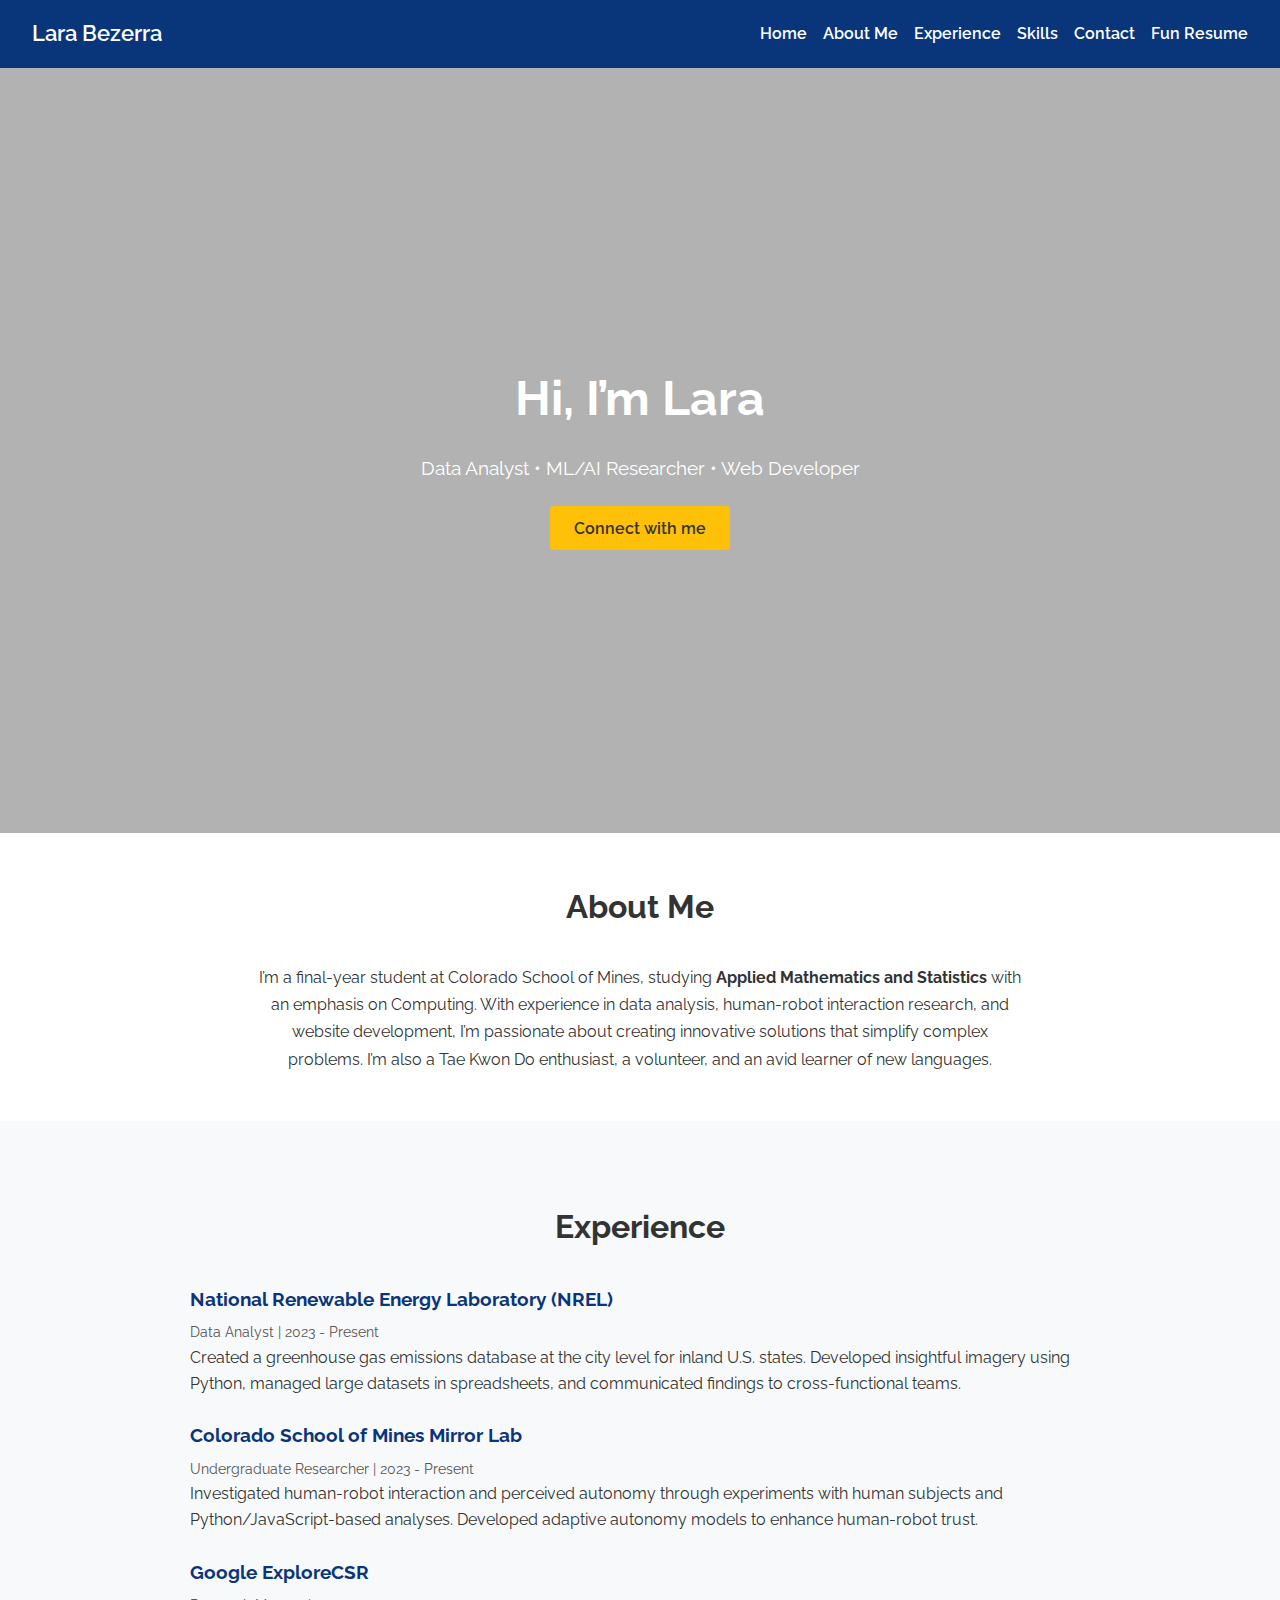
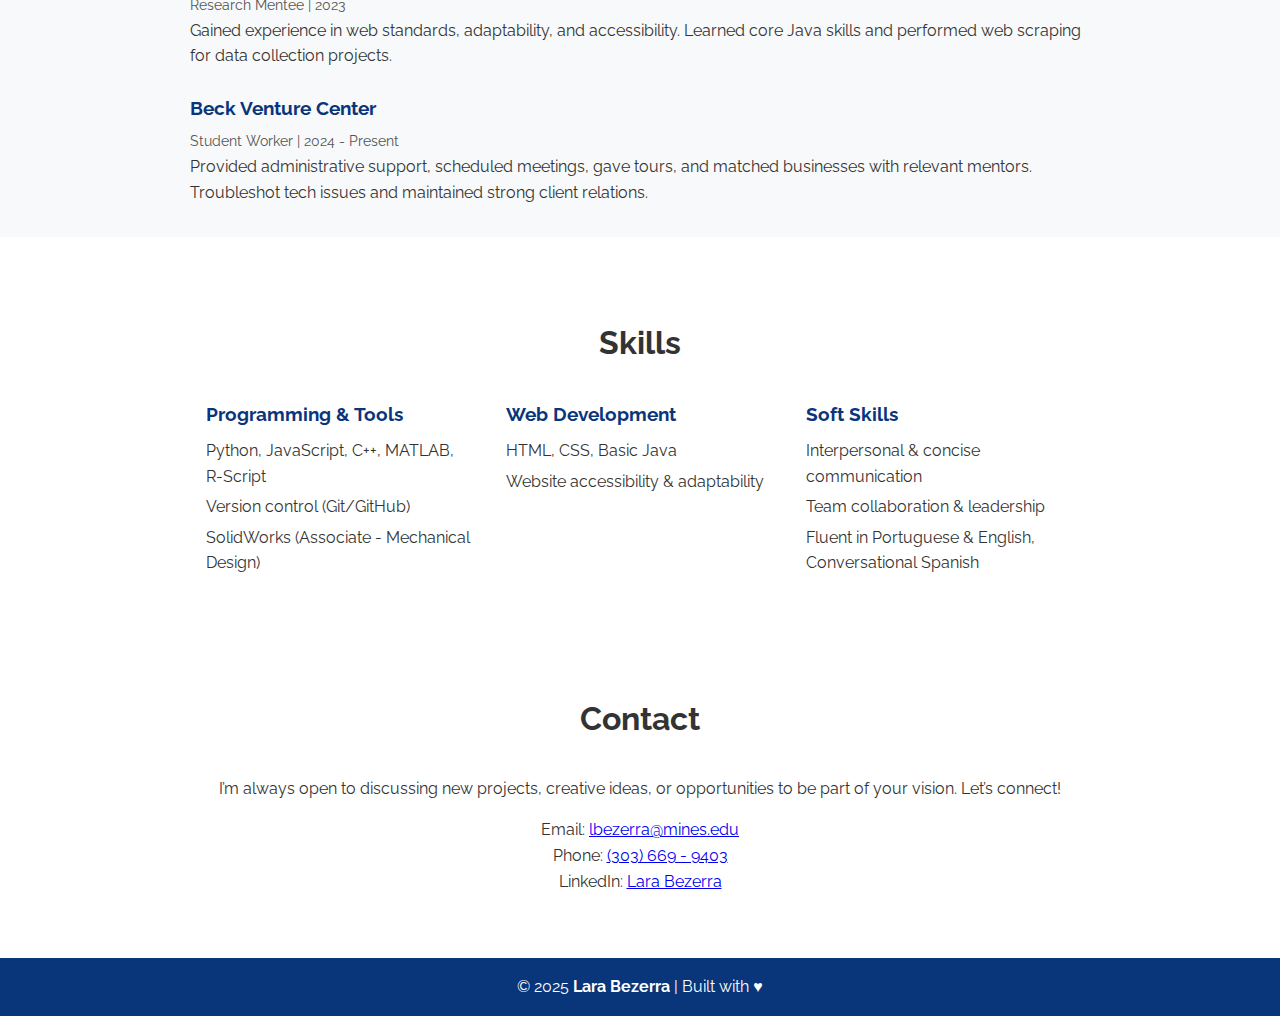
==== index.html @ 98ca1448 "Initial commit, first iteration" ====
<!DOCTYPE html>
<html lang="en">
<head>
  <meta charset="UTF-8" />
  <meta name="viewport" content="width=device-width, initial-scale=1.0"/>
  <title>Lara Bezerra | Portfolio</title>
  <link rel="stylesheet" href="style.css" />
  <!-- Optional: Google Fonts -->
  <link rel="preconnect" href="https://fonts.googleapis.com"/>
  <link rel="stylesheet" href="https://fonts.googleapis.com/css2?family=Raleway:wght@400;600&display=swap">
  <link rel="icon" type="image/png" href="favicon.png" />
</head>

<body>
  <!-- Navigation Bar -->
  <nav class="navbar">
    <div class="nav-logo">Lara Bezerra</div>
    <ul class="nav-menu">
      <li><a href="#home">Home</a></li>
      <li><a href="#about">About Me</a></li>
      <li><a href="#experience">Experience</a></li>
      <li><a href="#skills">Skills</a></li>
      <li><a href="#contact">Contact</a></li>
      <li><a href="funresume.html">Fun Resume</a></li>
    </ul>
  </nav>

  <!-- Hero Section -->
  <section id="home" class="hero-section">
    <div class="hero-content">
      <h1>Hi, I’m Lara</h1>
      <p>Data Analyst • ML/AI Researcher • Web Developer</p>
      <a href="#contact" class="btn-cta">Connect with me</a>
    </div>
  </section>

  <!-- About Me Section -->
  <section id="about" class="about-section">
    <div class="section-title">
      <h2>About Me</h2>
    </div>
    <div class="about-content">
      <p>
        I’m a final-year student at Colorado School of Mines, studying 
        <strong>Applied Mathematics and Statistics</strong> with an emphasis on Computing. 
        With experience in data analysis, human-robot interaction research, and website 
        development, I’m passionate about creating innovative solutions that simplify complex
        problems. I’m also a Tae Kwon Do enthusiast, a volunteer, and an avid learner of 
        new languages. 
      </p>
    </div>
  </section>

  <!-- Experience Section -->
  <section id="experience" class="experience-section">
    <div class="section-title">
      <h2>Experience</h2>
    </div>
    <div class="timeline">
      <!-- NREL -->
      <div class="timeline-item">
        <h3>National Renewable Energy Laboratory (NREL)</h3>
        <span class="timeline-date">Data Analyst | 2023 - Present</span>
        <p>
          Created a greenhouse gas emissions database at the city level for inland U.S. states.
          Developed insightful imagery using Python, managed large datasets in spreadsheets,
          and communicated findings to cross-functional teams.
        </p>
      </div>
      <!-- Mirror Lab -->
      <div class="timeline-item">
        <h3>Colorado School of Mines Mirror Lab</h3>
        <span class="timeline-date">Undergraduate Researcher | 2023 - Present</span>
        <p>
          Investigated human-robot interaction and perceived autonomy through 
          experiments with human subjects and Python/JavaScript-based analyses. 
          Developed adaptive autonomy models to enhance human-robot trust.
        </p>
      </div>
      <!-- Google ExploreCSR -->
      <div class="timeline-item">
        <h3>Google ExploreCSR</h3>
        <span class="timeline-date">Research Mentee | 2023</span>
        <p>
          Gained experience in web standards, adaptability, and accessibility. 
          Learned core Java skills and performed web scraping for data collection projects.
        </p>
      </div>
      <!-- Beck Venture Center -->
      <div class="timeline-item">
        <h3>Beck Venture Center</h3>
        <span class="timeline-date">Student Worker | 2024 - Present</span>
        <p>
          Provided administrative support, scheduled meetings, gave tours, 
          and matched businesses with relevant mentors. Troubleshot tech issues 
          and maintained strong client relations.
        </p>
      </div>
    </div>
  </section>

  <!-- Skills Section -->
  <section id="skills" class="skills-section">
    <div class="section-title">
      <h2>Skills</h2>
    </div>
    <div class="skills-list">
      <div class="skill-item">
        <h3>Programming & Tools</h3>
        <ul>
          <li>Python, JavaScript, C++, MATLAB, R-Script</li>
          <li>Version control (Git/GitHub)</li>
          <li>SolidWorks (Associate - Mechanical Design)</li>
        </ul>
      </div>
      <div class="skill-item">
        <h3>Web Development</h3>
        <ul>
          <li>HTML, CSS, Basic Java</li>
          <li>Website accessibility & adaptability</li>
        </ul>
      </div>
      <div class="skill-item">
        <h3>Soft Skills</h3>
        <ul>
          <li>Interpersonal & concise communication</li>
          <li>Team collaboration & leadership</li>
          <li>Fluent in Portuguese & English, Conversational Spanish</li>
        </ul>
      </div>
    </div>
  </section>

  <!-- Contact Section -->
  <section id="contact" class="contact-section">
    <div class="section-title">
      <h2>Contact</h2>
    </div>
    <p>
      I’m always open to discussing new projects, creative ideas, or opportunities 
      to be part of your vision. Let’s connect!
    </p>
    <div class="contact-info">
      <p>Email: <a href="mailto:lbezerra@mines.edu">lbezerra@mines.edu</a></p>
      <p>Phone: <a href="tel:+13036699403">(303) 669 - 9403</a></p>
      <p>
        LinkedIn: 
        <a 
          href="https://www.linkedin.com/in/lara-bezerra-b1053b1b9/" 
          target="_blank" 
          rel="noopener noreferrer"
        >
          Lara Bezerra
        </a>
      </p>
      <!-- Add your personal website or GitHub if desired -->
    </div>
  </section>

  <!-- Footer -->
  <footer class="footer">
    <p>
      © 2025 <strong>Lara Bezerra</strong> | 
      Built with ♥
    </p>
  </footer>

</body>

<script src="script.js"></script>

</html>
---- style.css ----
/* Global Styles */
* {
    margin: 0;
    padding: 0;
    box-sizing: border-box;
    font-family: "Raleway", sans-serif;
    scroll-behavior: smooth;
  }
  
  body {
    background-color: #ffffff;
    color: #333333;
    line-height: 1.6;
  }
  
  /* Navigation */
  .navbar {
    display: flex;
    justify-content: space-between;
    align-items: center;
    padding: 1rem 2rem;
    background-color: #09357b; /* Try a bold color for a charismatic edge */
    color: #ffffff;
    position: sticky;
    top: 0;
    z-index: 1000;
  }
  
  .nav-logo {
    font-size: 1.4rem;
    font-weight: 600;
  }
  
  .nav-menu {
    list-style: none;
    display: flex;
    gap: 1rem;
  }
  
  .nav-menu a {
    color: #ffffff;
    text-decoration: none;
    font-weight: 600;
  }
  
  .nav-menu a:hover {
    text-decoration: underline;
  }
  
  /* Hero Section */
  .hero-section {
    display: flex;
    align-items: center;
    justify-content: center;
    height: 85vh;
    background: linear-gradient(
        rgba(0, 0, 0, 0.3), 
        rgba(0, 0, 0, 0.3)
      ),
      url('https://picsum.photos/1600/900?random') center/cover no-repeat;
    color: #ffffff;
    text-align: center;
  }
  
  .hero-content h1 {
    font-size: 3rem;
    margin-bottom: 1rem;
  }
  
  .hero-content p {
    font-size: 1.2rem;
    margin-bottom: 2rem;
  }
  
  .btn-cta {
    background-color: #ffc107;
    color: #333333;
    padding: 0.8rem 1.5rem;
    text-decoration: none;
    font-weight: 600;
    border-radius: 4px;
    transition: 0.3s;
  }
  
  .btn-cta:hover {
    background-color: #ffa700;
  }
  
  /* Section Titles */
  .section-title {
    text-align: center;
    margin-top: 3rem;
    margin-bottom: 2rem;
  }
  
  .section-title h2 {
    font-size: 2rem;
    position: relative;
    display: inline-block;
  }
  
  /* About Section */
  .about-section {
    max-width: 800px;
    margin: 0 auto 3rem auto;
    padding: 0 1rem;
    text-align: center;
  }
  
  .about-content p {
    margin-bottom: 1rem;
    line-height: 1.7;
  }
  
  /* Experience Section */
  .experience-section {
    background-color: #f8f9fa;
    padding: 2rem 1rem;
  }
  
  .timeline {
    max-width: 900px;
    margin: 0 auto;
    display: grid;
    gap: 1.5rem;
  }
  
  .timeline-item h3 {
    font-size: 1.2rem;
    margin-bottom: 0.3rem;
    color: #09357b;
  }
  
  .timeline-date {
    font-size: 0.9rem;
    color: #555555;
    margin-bottom: 0.5rem;
  }
  
  /* Skills Section */
  .skills-section {
    padding: 2rem 1rem;
    max-width: 900px;
    margin: 0 auto;
  }
  
  .skills-list {
    display: grid;
    gap: 2rem;
    margin-top: 1rem;
    grid-template-columns: 1fr 1fr 1fr;
  }
  
  .skill-item h3 {
    margin-bottom: 0.5rem;
    color: #09357b;
  }
  
  .skill-item ul {
    list-style: none;
    padding-left: 0;
  }
  
  .skill-item li {
    margin-bottom: 0.3rem;
  }
  
  /* Contact Section */
  .contact-section {
    padding: 2rem 1rem;
    text-align: center;
  }
  
  .contact-info {
    margin-top: 1rem;
  }
  
  /* Footer */
  .footer {
    background-color: #09357b;
    color: #ffffff;
    text-align: center;
    padding: 1rem;
    margin-top: 2rem;
  }
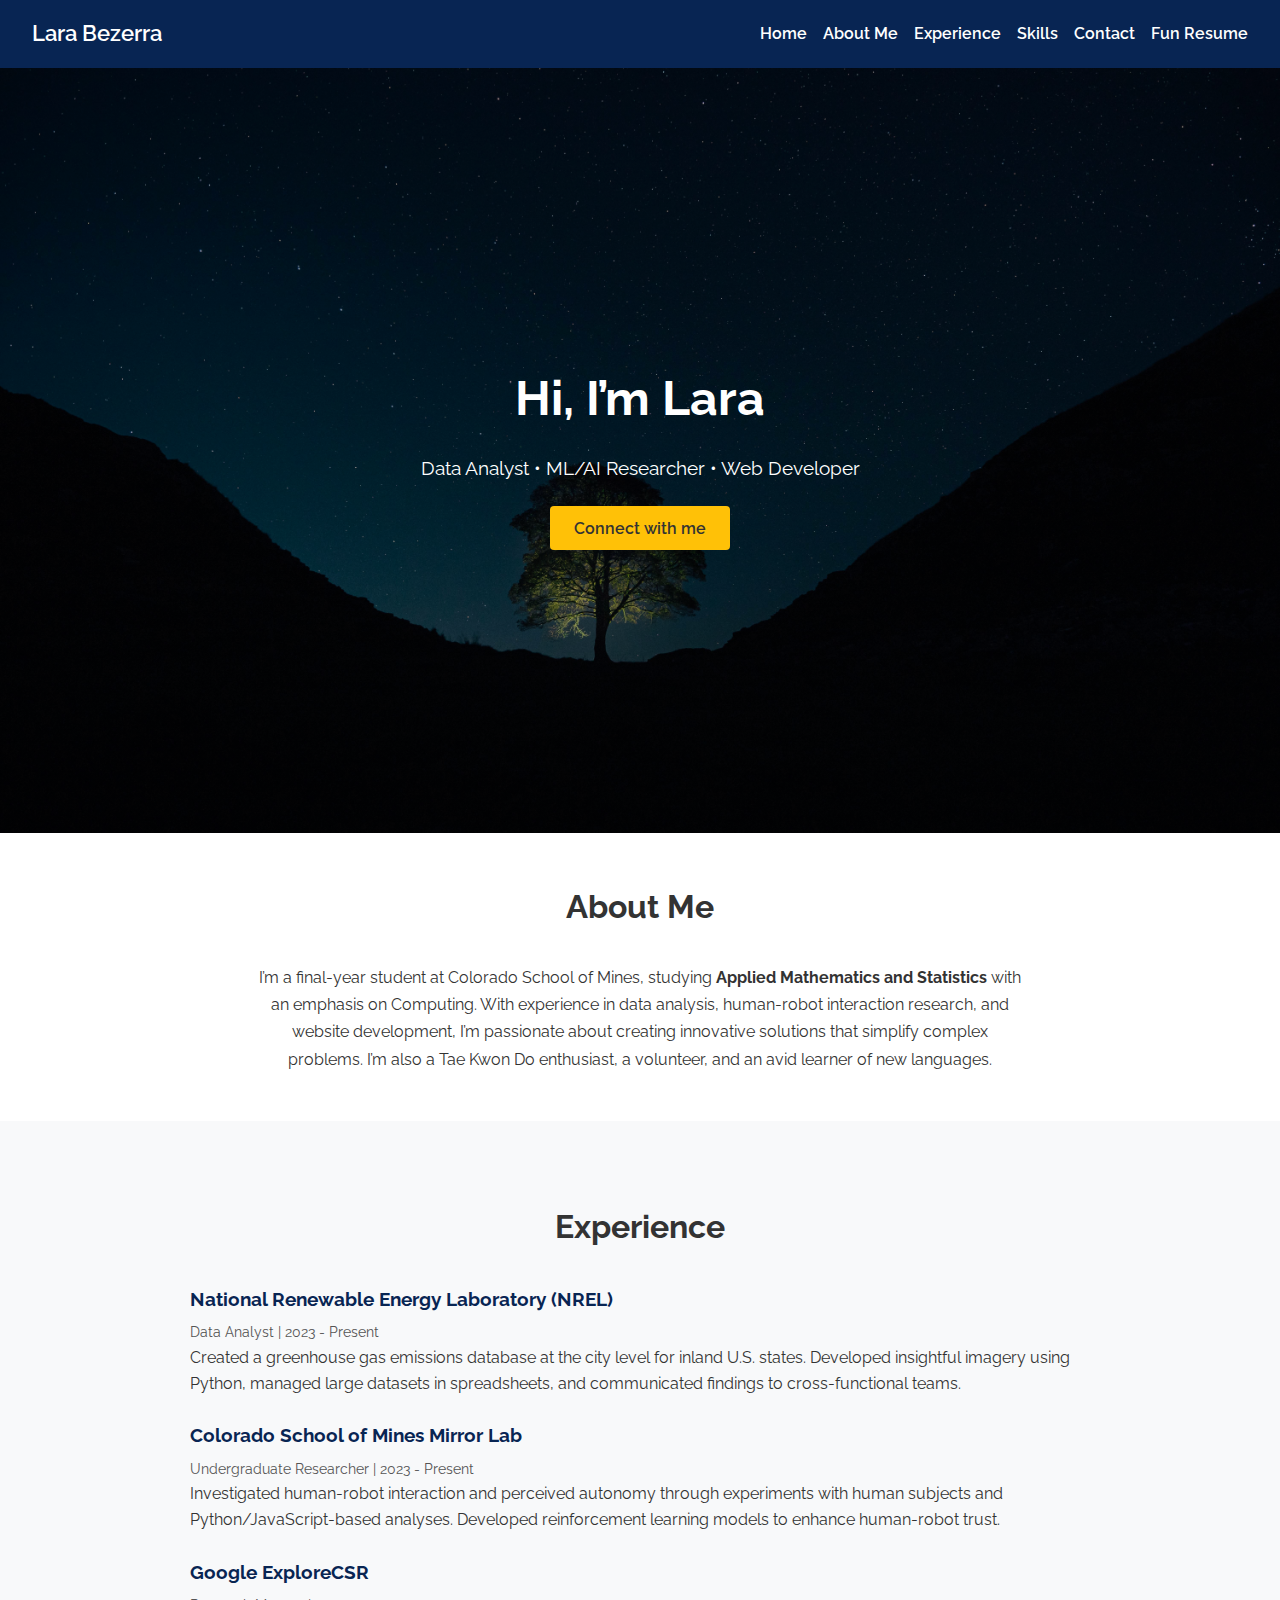
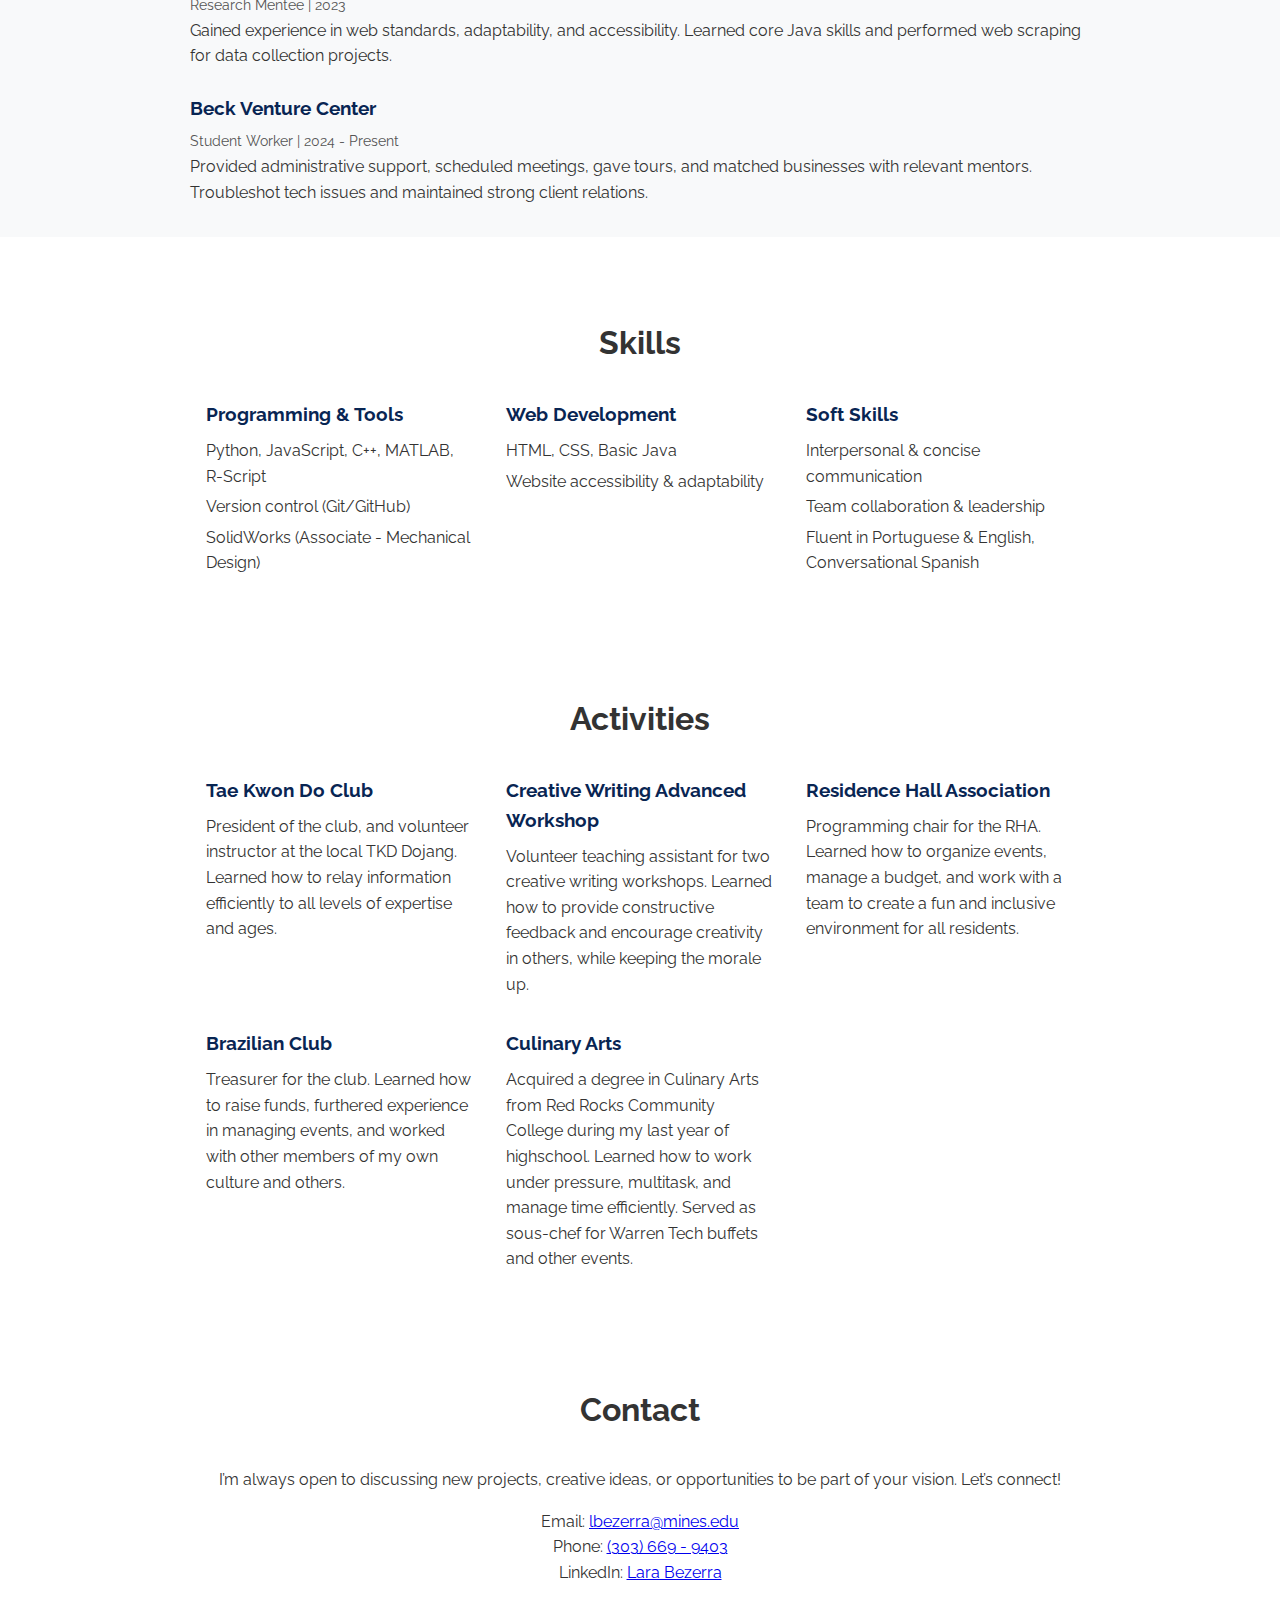
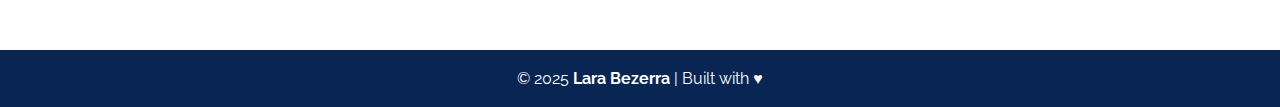
==== commit 38b22729: "Added activities section" ====
--- a/index.html
+++ b/index.html
@@ -74,7 +74,7 @@
         <p>
           Investigated human-robot interaction and perceived autonomy through 
           experiments with human subjects and Python/JavaScript-based analyses. 
-          Developed adaptive autonomy models to enhance human-robot trust.
+          Developed reinforcement learning models to enhance human-robot trust.
         </p>
       </div>
       <!-- Google ExploreCSR -->
@@ -130,6 +130,46 @@
       </div>
     </div>
   </section>
+
+  <!-- Activities Section -->
+  <section id="skills" class="skills-section">
+    <div class="section-title">
+      <h2>Activities</h2>
+    </div>
+    <div class="skills-list">
+      <div class="skill-item">
+        <h3>Tae Kwon Do Club</h3>
+        <ul>
+          President of the club, and volunteer instructor at the local TKD Dojang. Learned how to relay information efficiently to all levels of expertise and ages.
+        </ul>
+      </div>
+      <div class="skill-item">
+        <h3>Creative Writing Advanced Workshop</h3>
+        <ul>
+          Volunteer teaching assistant for two creative writing workshops. Learned how to provide constructive feedback and encourage creativity in others, while keeping the morale up.
+        </ul>
+      </div>
+      <div class="skill-item">
+        <h3>Residence Hall Association</h3>
+        <ul>
+          Programming chair for the RHA. Learned how to organize events, manage a budget, and work with a team to create a fun and inclusive environment for all residents. 
+        </ul>
+      </div>
+      <div class="skill-item">
+        <h3>Brazilian Club</h3>
+        <ul>
+          Treasurer for the club. Learned how to raise funds, furthered experience in managing events, and worked with other members of my own culture and others.
+        </ul>
+      </div>
+      <div class="skill-item">
+        <h3>Culinary Arts</h3>
+        <ul>
+          Acquired a degree in Culinary Arts from Red Rocks Community College during my last year of highschool. Learned how to work under pressure, multitask, and manage time efficiently. Served as sous-chef for Warren Tech buffets and other events.
+        </ul>
+      </div>
+    </div>
+  </section>
+
 
   <!-- Contact Section -->
   <section id="contact" class="contact-section">
--- a/style.css
+++ b/style.css
@@ -19,7 +19,7 @@
     justify-content: space-between;
     align-items: center;
     padding: 1rem 2rem;
-    background-color: #09357b; /* Try a bold color for a charismatic edge */
+    background-color: #082553; /* Try a bold color for a charismatic edge */
     color: #ffffff;
     position: sticky;
     top: 0;
@@ -57,7 +57,7 @@
         rgba(0, 0, 0, 0.3), 
         rgba(0, 0, 0, 0.3)
       ),
-      url('https://picsum.photos/1600/900?random') center/cover no-repeat;
+      url('space_background.jpg') center/cover no-repeat;
     color: #ffffff;
     text-align: center;
   }
@@ -128,7 +128,7 @@
   .timeline-item h3 {
     font-size: 1.2rem;
     margin-bottom: 0.3rem;
-    color: #09357b;
+    color: #082553;
   }
   
   .timeline-date {
@@ -153,7 +153,7 @@
   
   .skill-item h3 {
     margin-bottom: 0.5rem;
-    color: #09357b;
+    color: #082553;
   }
   
   .skill-item ul {
@@ -177,7 +177,7 @@
   
   /* Footer */
   .footer {
-    background-color: #09357b;
+    background-color: #082553;
     color: #ffffff;
     text-align: center;
     padding: 1rem;
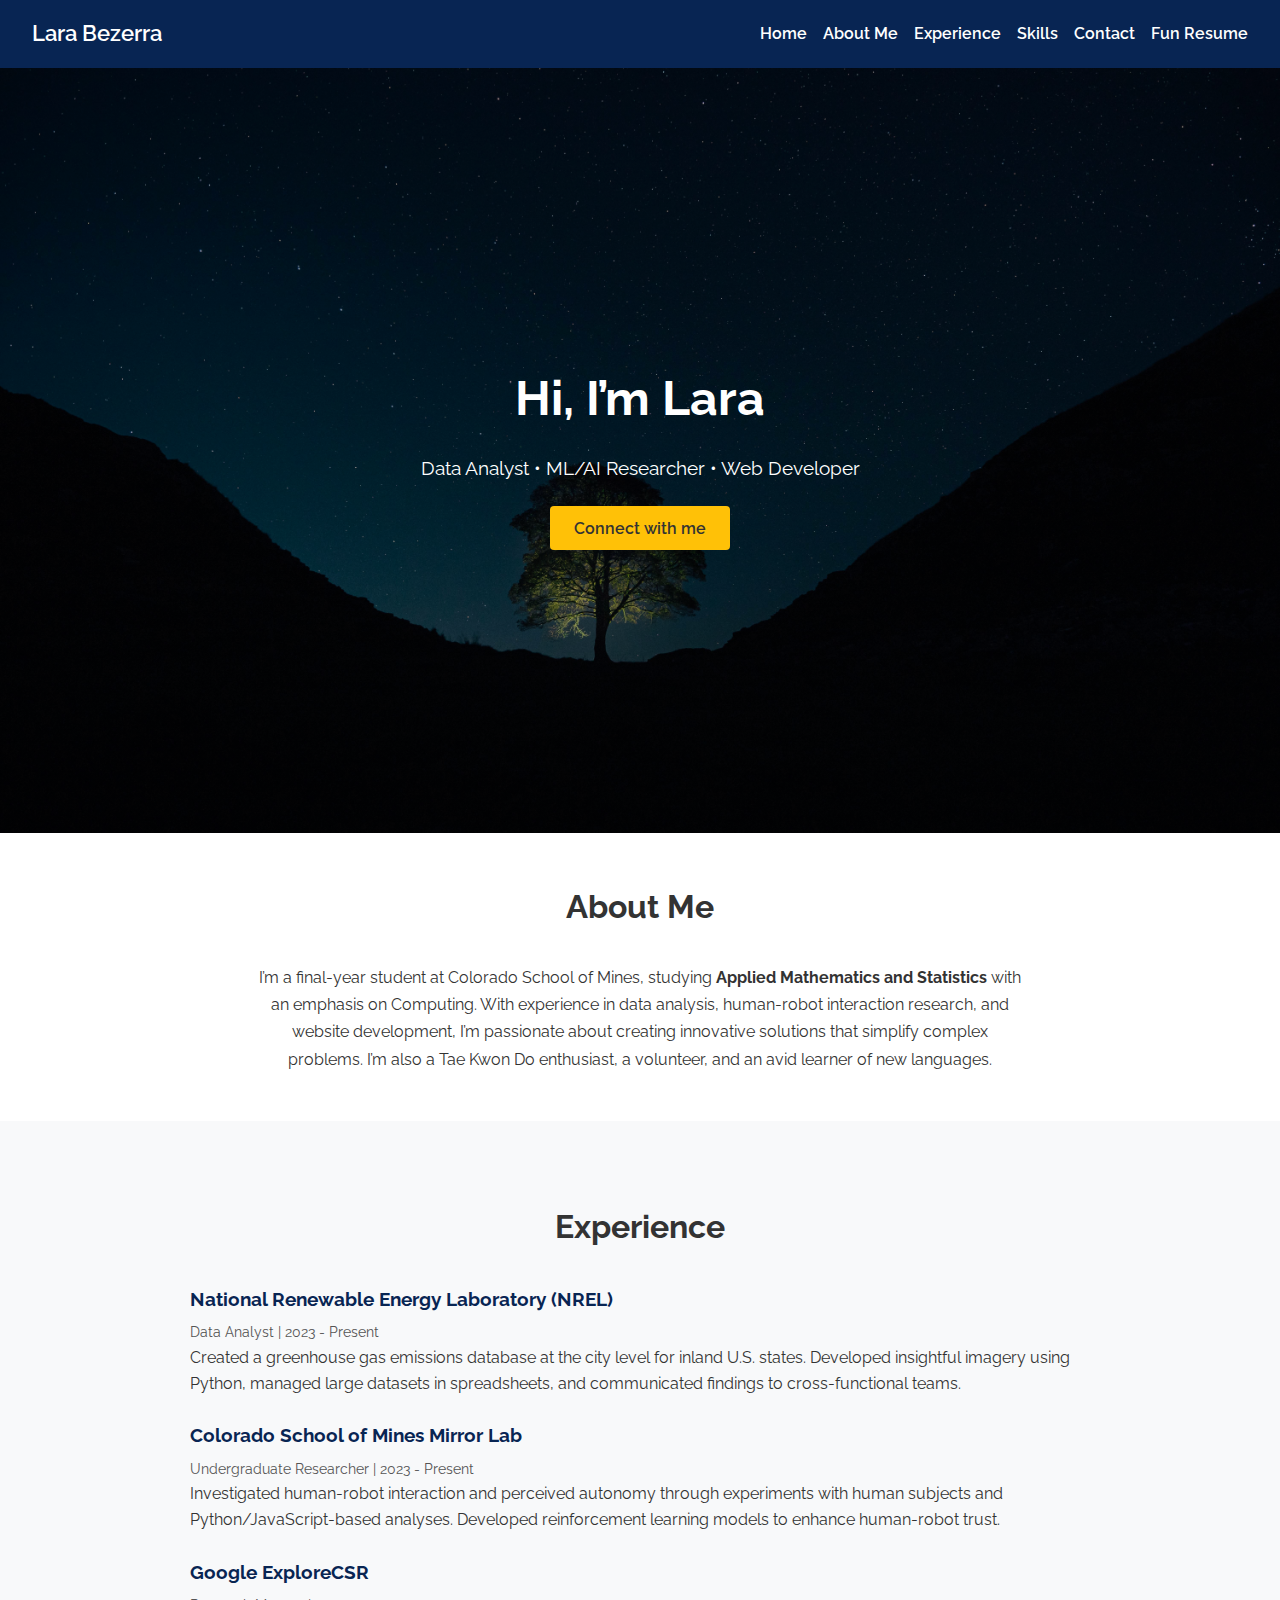
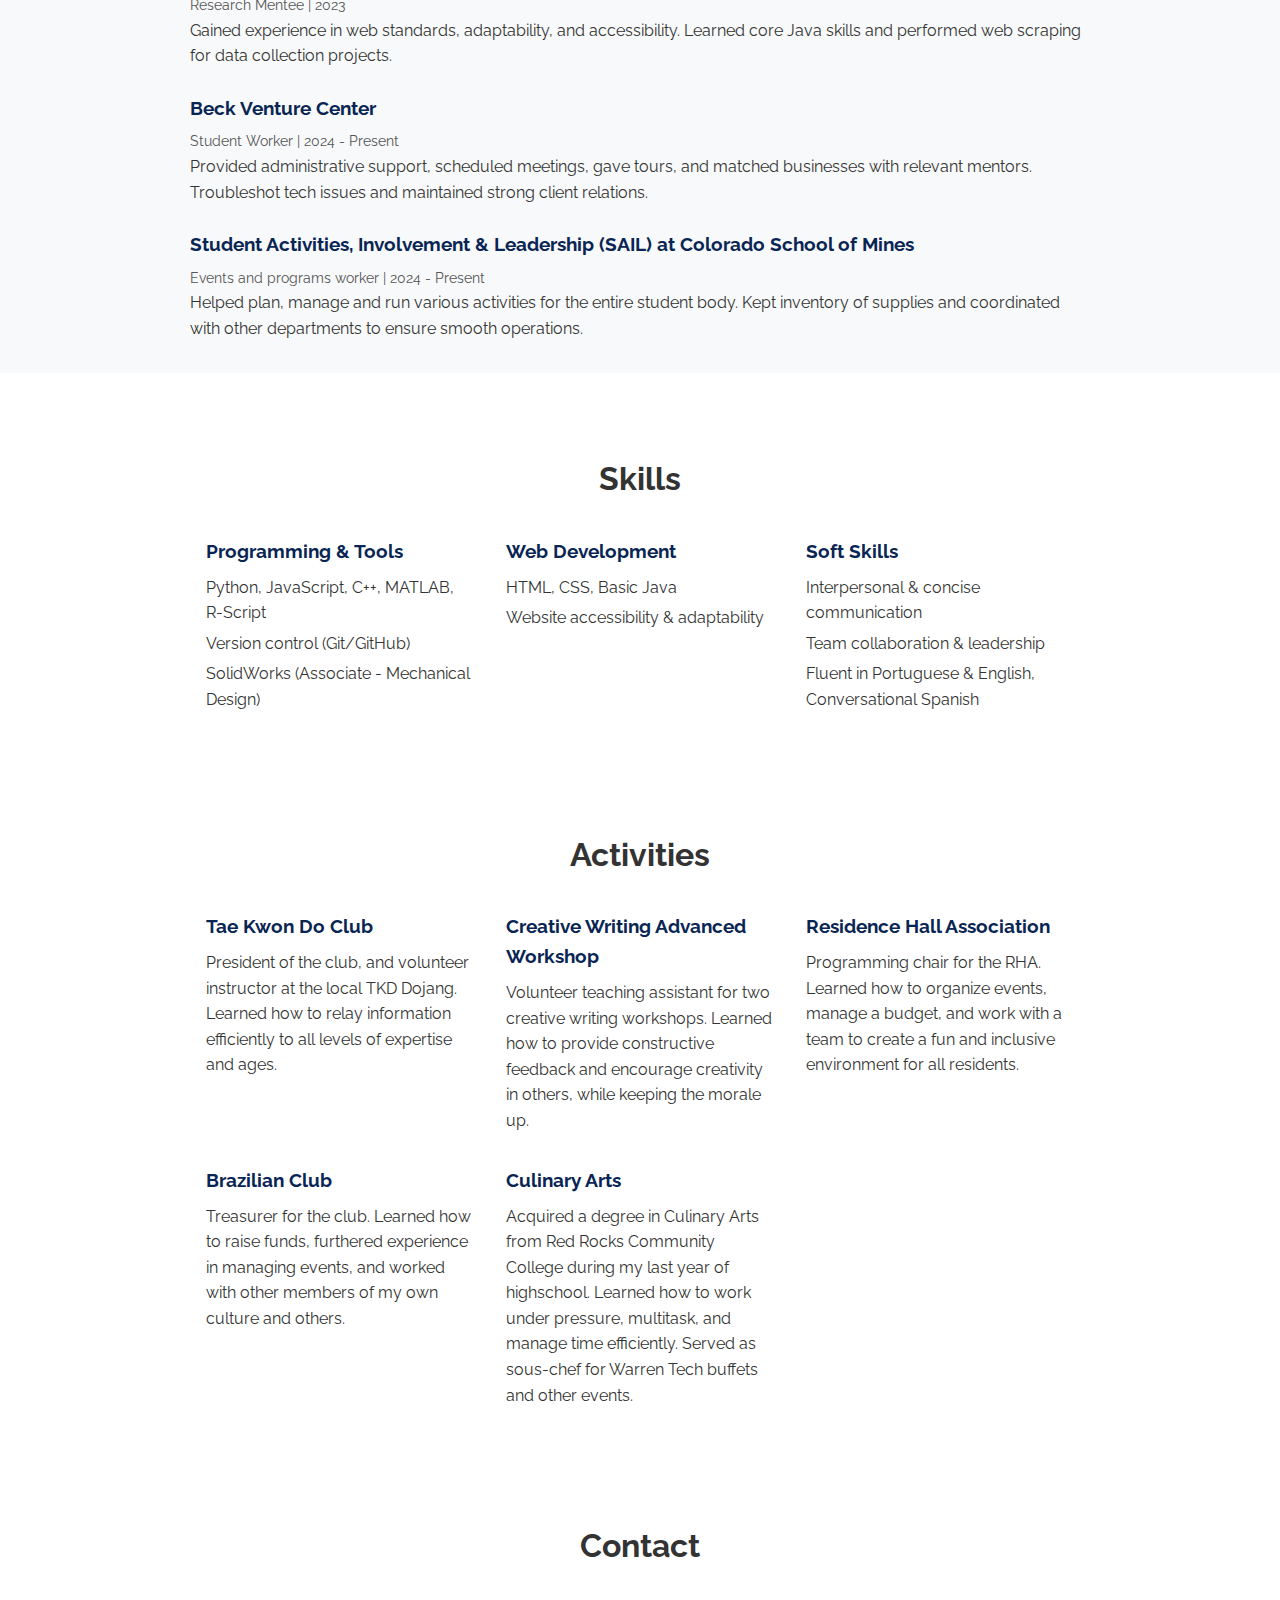
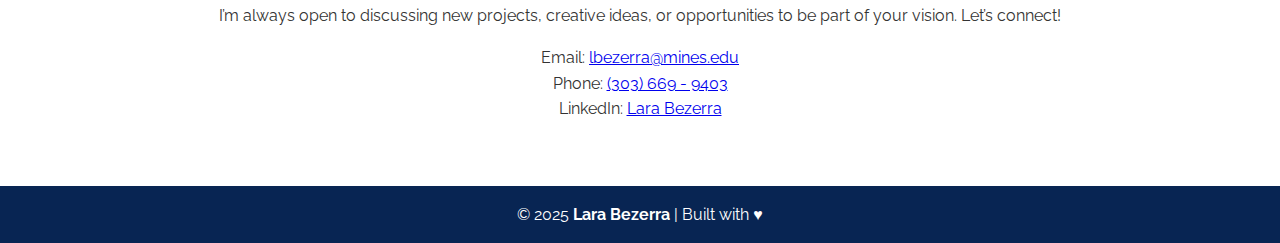
==== commit 731a9ec3: "Added SAIL" ====
--- a/index.html
+++ b/index.html
@@ -94,6 +94,14 @@
           Provided administrative support, scheduled meetings, gave tours, 
           and matched businesses with relevant mentors. Troubleshot tech issues 
           and maintained strong client relations.
+        </p>
+      </div>
+      <!-- SAIL -->
+      <div class="timeline-item">
+        <h3>Student Activities, Involvement & Leadership (SAIL) at Colorado School of Mines</h3>
+        <span class="timeline-date">Events and programs worker | 2024 - Present</span>
+        <p>
+          Helped plan, manage and run various activities for the entire student body. Kept inventory of supplies and coordinated with other departments to ensure smooth operations.
         </p>
       </div>
     </div>
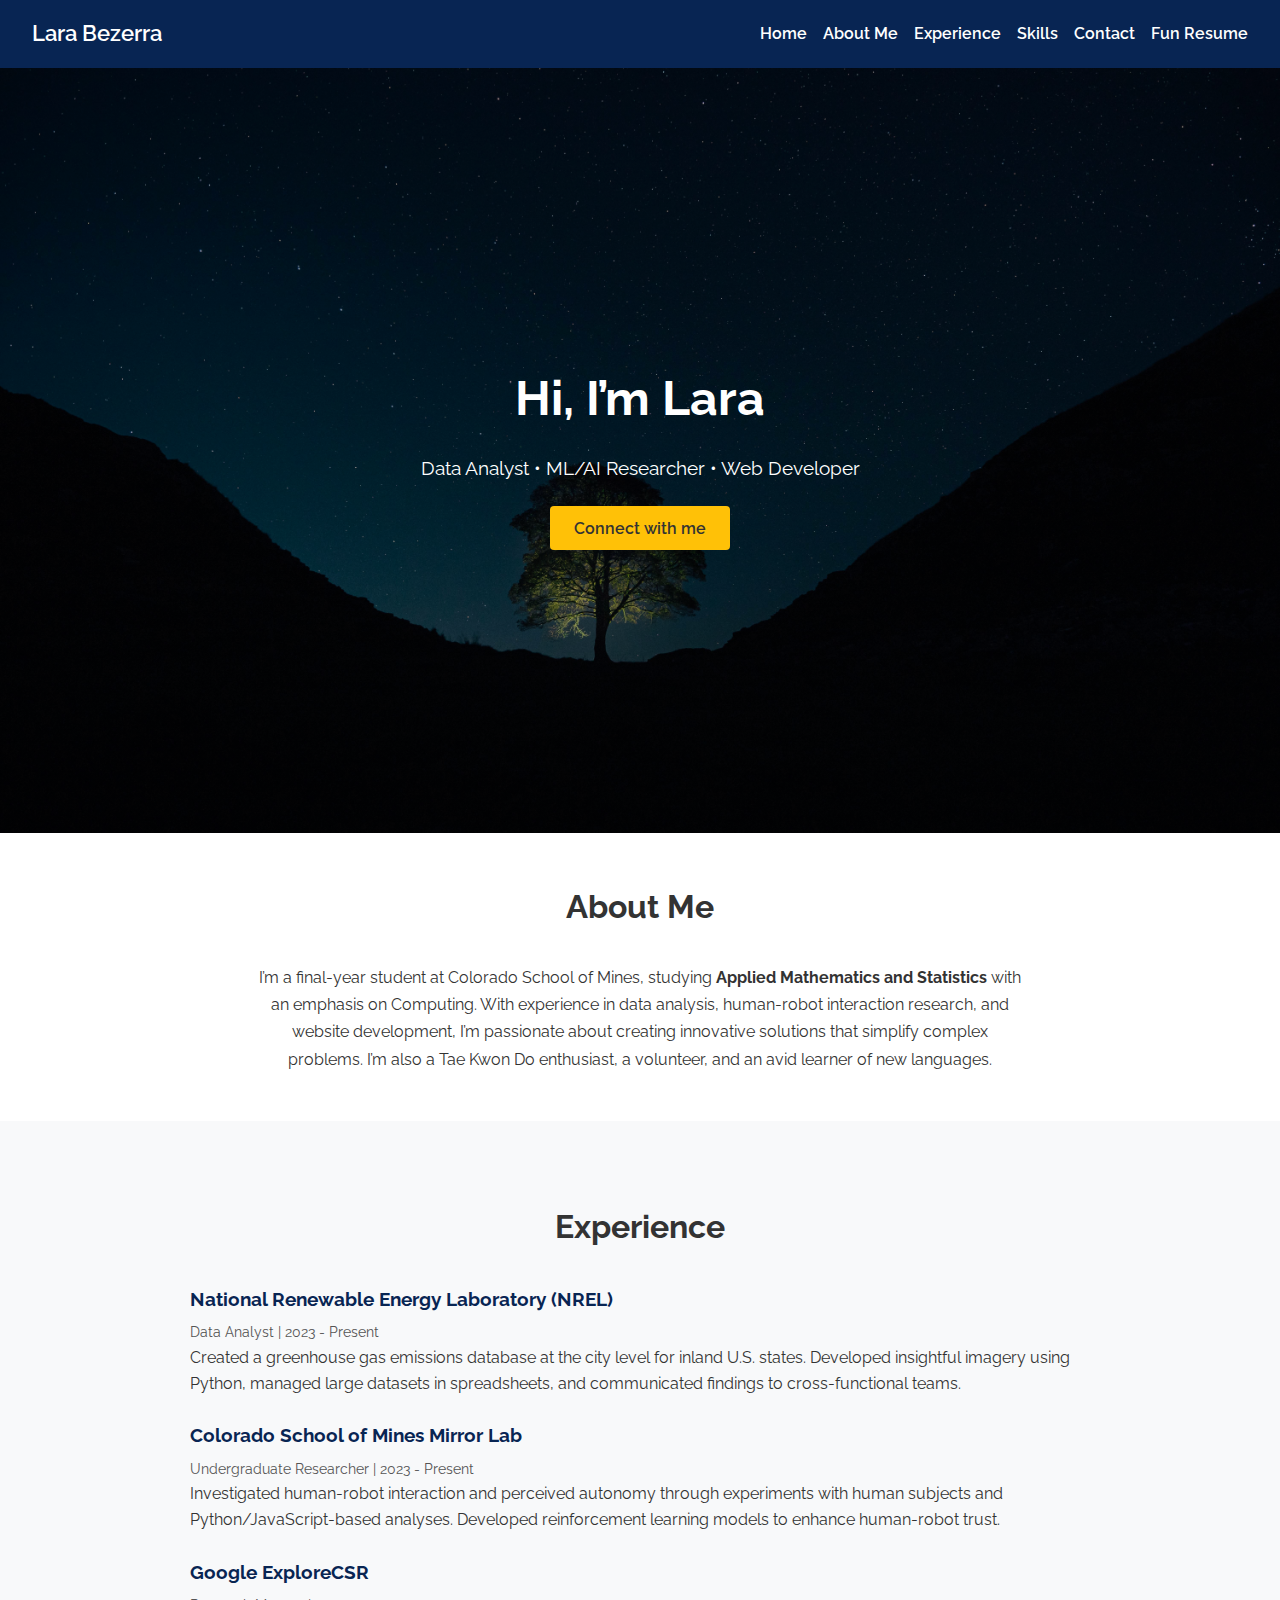
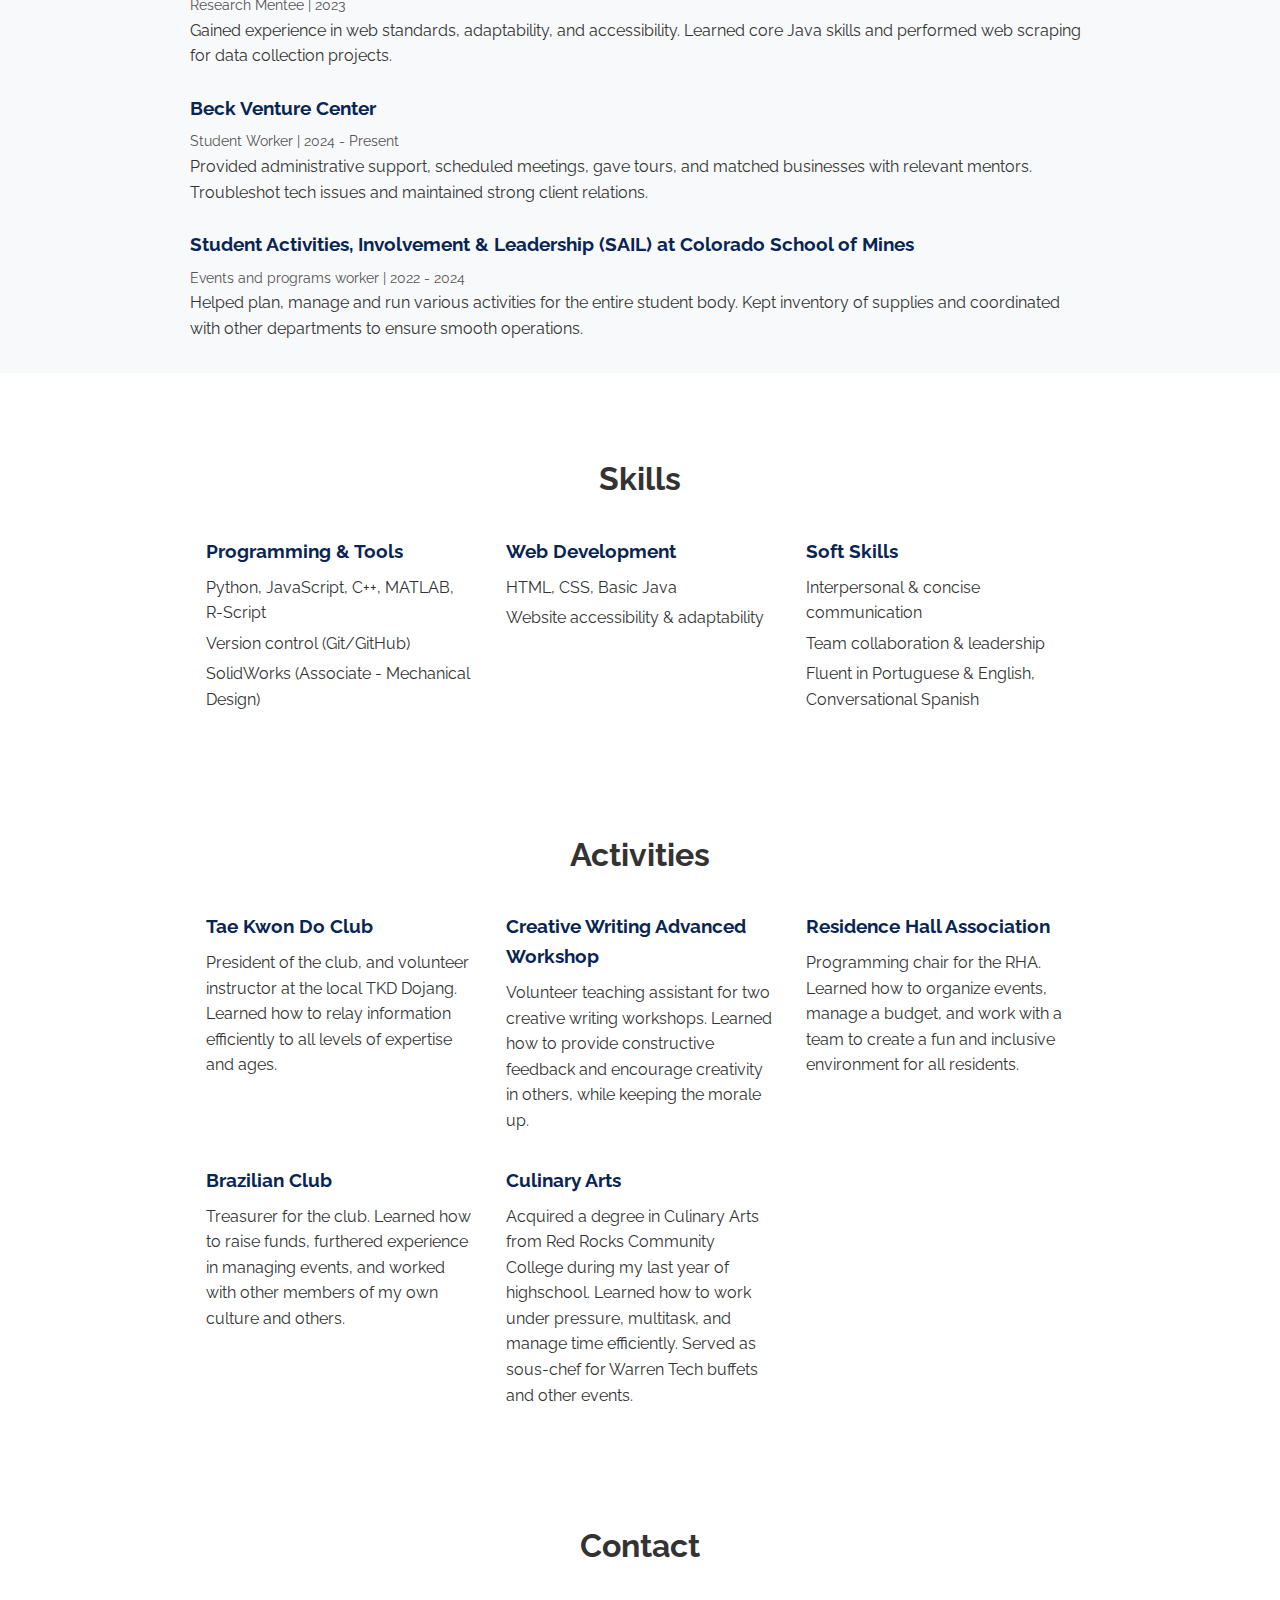
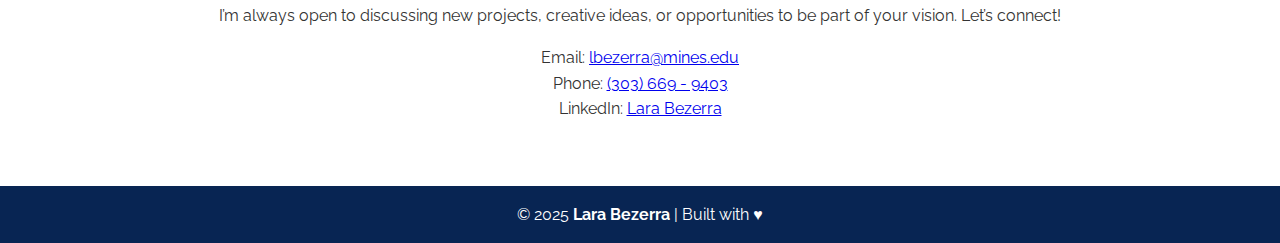
==== commit f9a0114a: "changed dates" ====
--- a/index.html
+++ b/index.html
@@ -99,7 +99,7 @@
       <!-- SAIL -->
       <div class="timeline-item">
         <h3>Student Activities, Involvement & Leadership (SAIL) at Colorado School of Mines</h3>
-        <span class="timeline-date">Events and programs worker | 2024 - Present</span>
+        <span class="timeline-date">Events and programs worker | 2022 - 2024</span>
         <p>
           Helped plan, manage and run various activities for the entire student body. Kept inventory of supplies and coordinated with other departments to ensure smooth operations.
         </p>
